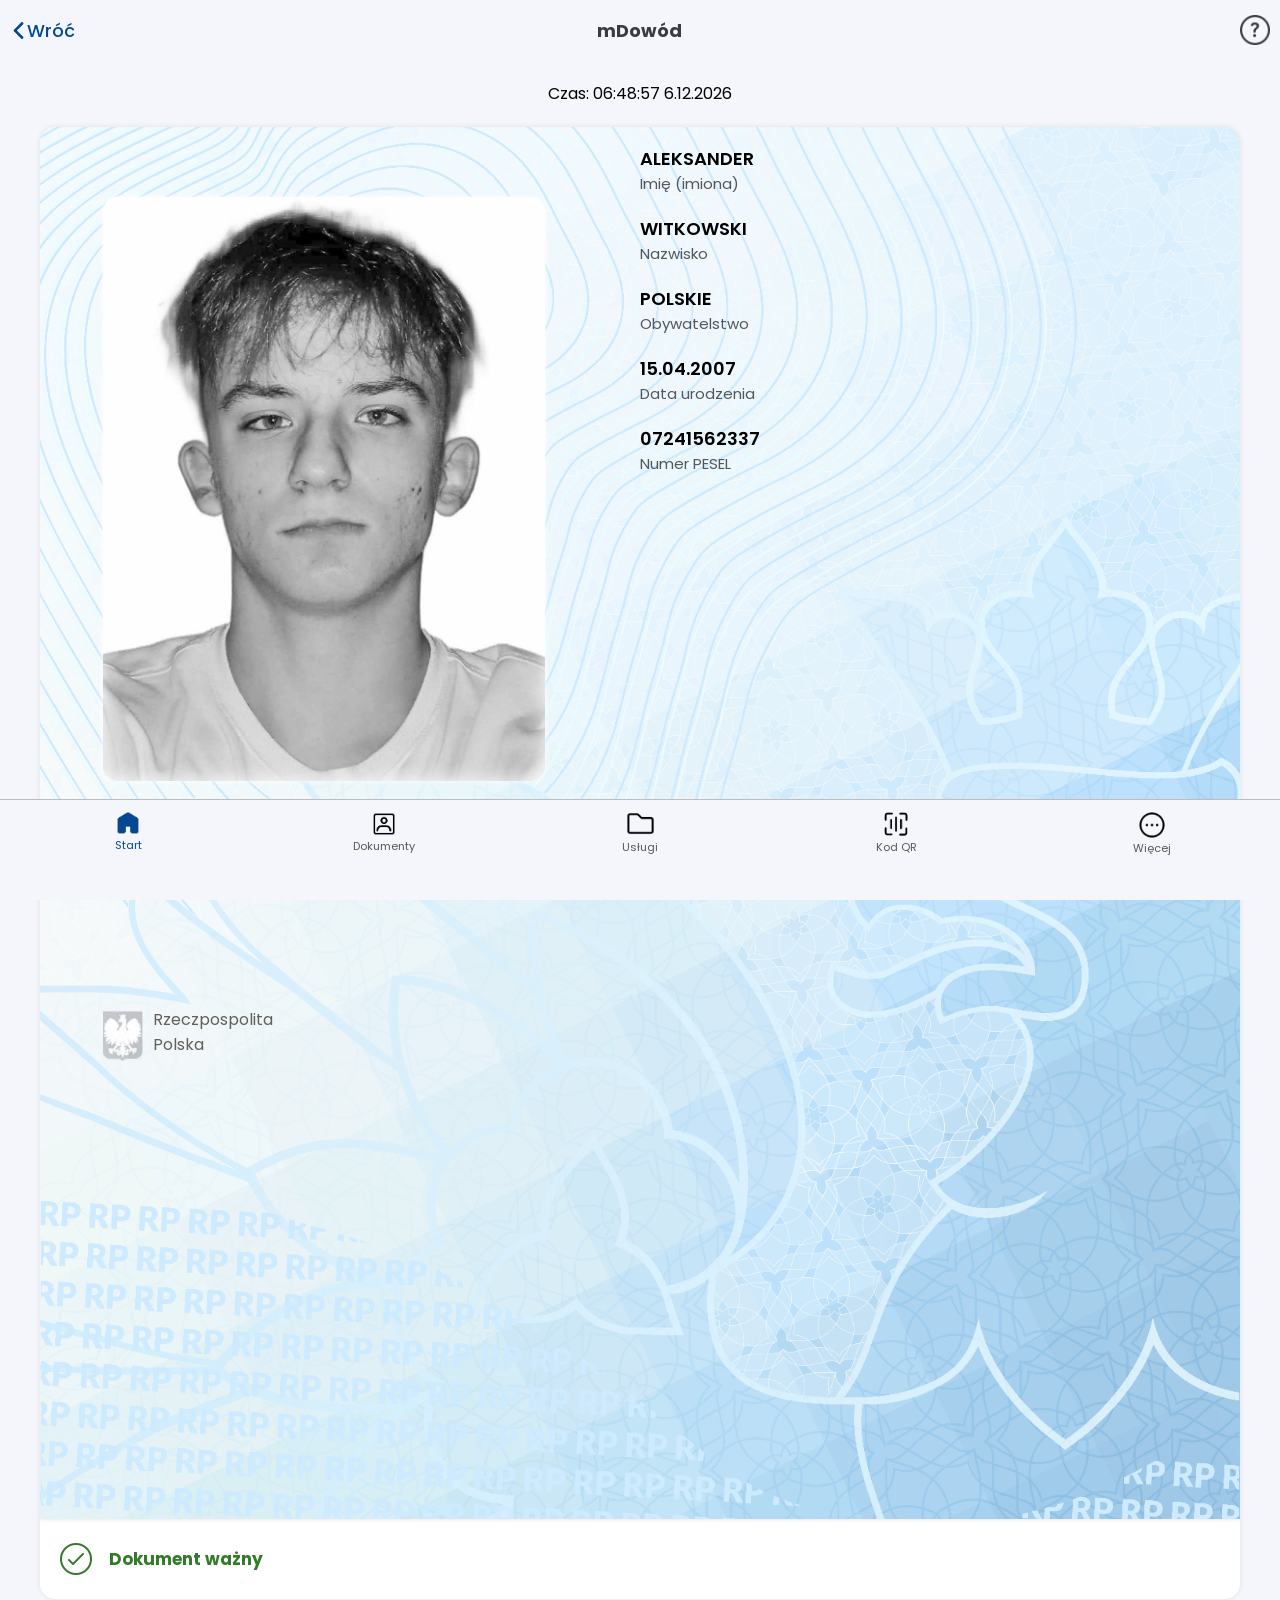
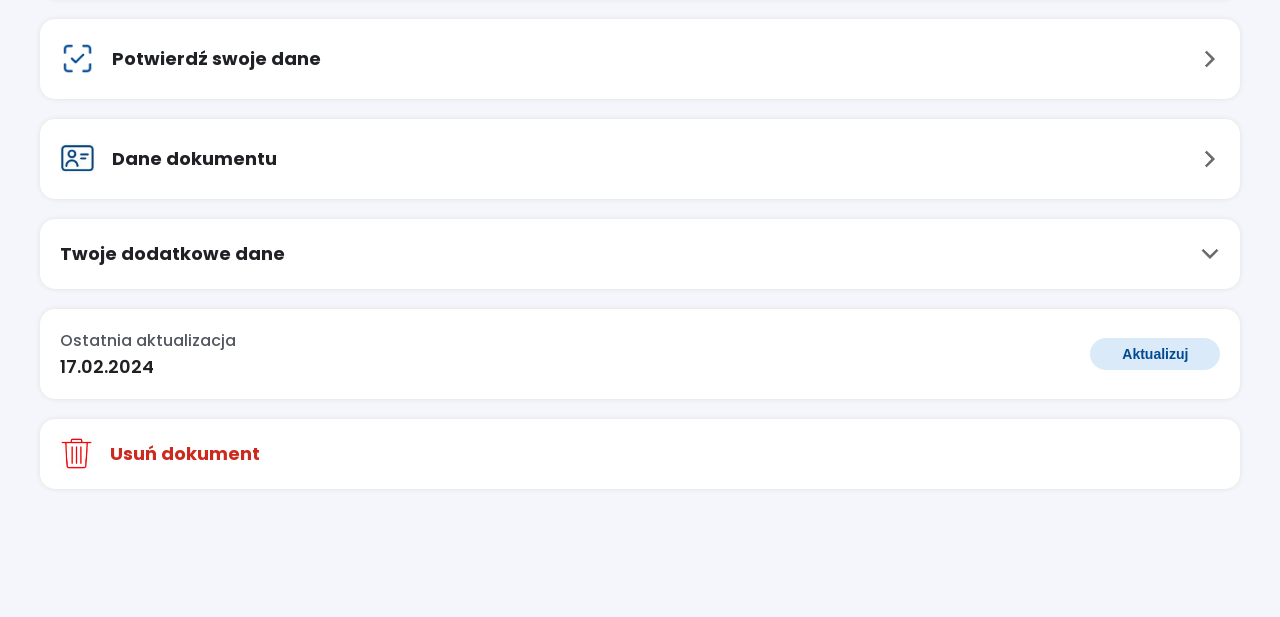
==== index.html @ be4e0fc4 "Add files via upload" ====
<!DOCTYPE html>
<html lang="pl">
<head>
    <link rel="manifest" href="/manifest.json">
    <meta name="apple-mobile-web-app-capable" content="yes">
    <meta name="apple-mobile-web-app-status-bar-style" content="black">
    <meta name="apple-mobile-web-app-title" content="Moja Apka">
    <link rel="apple-touch-icon" href="/icons/icon-192.png">
    <meta http-equiv="Content-Type" content="text/html;charset=UTF-8">
    <link rel="icon" type="image/x-icon" href="ikonka.png">
    <title>mObywatel</title>
    <link rel="apple-touch-icon" href="ikonka.png">
    <meta name="format-detection" content="telephone=no">
    <link rel="shortcut icon" href="ikonka.png">
    <meta name="viewport" content="width=device-width, initial-scale=0.8, user-scalable=no">
    <style>
        @import url('https://fonts.googleapis.com/css2?family=Poppins:ital,wght@0,100;0,200;0,300;0,400;0,500;0,600;0,700;0,800;0,900;1,100;1,200;1,300;1,400;1,500;1,600;1,700;1,800;1,900&family=Roboto:ital,wght@0,100;0,300;0,400;0,500;0,700;0,900;1,100;1,300;1,400;1,500;1,700;1,900&display=swap');

::-webkit-scrollbar {
    display: none;
}

::-webkit-scrollbar-track {
    display: none;
}

::-webkit-scrollbar-thumb {
    display: none;
}

/**styling**/
body{
    background-color: #f5f6fb;
}

.back_img{
    width: 17px;
    margin-top: auto;
    margin-bottom: auto;
}

.action_grid{
    cursor: pointer;
    margin-left: 10px;
    display: grid;
    grid-template-columns: max-content max-content;
}

.title_text{
    font-size: 18px;
    color: #3b3c41;
    text-align: center;
    width: 100%;
    font-weight: bold;
    margin-top: auto;
    margin-bottom: auto;
    height: max-content;
}

.id_data_grid{
    position: absolute;
    top: 18px;
    left: 50%;
    display: grid;
    grid-template-columns: 100%;
    grid-auto-flow: row;
    grid-auto-rows: 70px;
}

.data_value{
    color: #52575f;
    height: max-content;
    margin-top: auto;
    margin-bottom: auto;
    font-size: 15px;
}

.data_holder{
    width: 100%;
    height: max-content;
    display: grid;
    grid-template-columns: 100%;
    grid-template-rows: max-content max-content;
}

.flag_video{
    position: absolute;
    top: 49.45%;
    left: 7.5%;
}

.data_title{
    font-weight: 600;
    font-size: 18px;
    height: max-content;
    margin-top: auto;
    margin-bottom: auto;
}

p{
    font-family: "Poppins", sans-serif;
}

*{
    -webkit-user-select: none; /* Safari */
    -ms-user-select: none; /* IE 10 and IE 11 */
    user-select: none; /* Standard syntax */
}

.id_image_data{
    position: relative;
}

.id_image{
    z-index: -1;
    width: 95%;
    margin-left: auto;
    margin-right: auto;
    display: block;
    z-index: -1;
    pointer-events: none;
    box-shadow: 0px 0px 5px rgb(224, 224, 224);
    border-radius: 15px 15px 0px 0px;
}

.other_grid{
    margin-top: 10px;
    display: grid;
    grid-auto-flow: row;
    grid-auto-rows: max-content;
    width: 95%;
    margin-left: auto;
    margin-right: auto;
}

.bottom_holder{
    position: relative;
    width: 100%;
    height: 80px;
    background-color: white;
    box-shadow: 0px 0px 5px rgb(224, 224, 224);
    border-radius: 15px;
    margin-top: 10px;
    margin-bottom: 10px;
}

.bottom_element_image{
    pointer-events: none;
    width: 28px;
    margin-left: auto;
    margin-right: auto;
    margin-top: auto;
    margin-bottom: auto;
}

.bottom_element_grid{
    margin-top: 5px;
    margin-left: auto;
    margin-right: auto;
    grid-template-columns: 100%;
    grid-template-rows: max-content max-content;
    height: max-content;
    width: 100%;
    display: grid;
}

.bottom_element_text{
    margin-top: 0;
    font-size: 11px;
    color: #57585d;
    font-weight: 400;
    text-align: center;
}

.bottom_text{
    font-size: 18px;
    font-weight: bold;
    margin-top: auto;
    margin-bottom: auto;
    margin-left: 17px;
}

.bottom_grid{
    position: relative;
    display: grid;
    grid-template-columns: max-content max-content max-content;
    height: 100%;
    width: max-content;
    margin-top: auto;
    margin-bottom: auto;
    margin-left: 20px;
    margin-right: auto;
}

.bottom_bar_grid{
    display: grid;
    grid-template-columns: repeat(5, calc(100% / 5));
    height: 100%;
    margin-top: 4px;
    width: 100%;
}

.bottom_image{
    pointer-events: none;
    width: 32px;
    margin-top: auto;
    margin-bottom: auto;
}

.bottom_bar{
    position: fixed;
    background-color: #f5f6fb;
    border-top: 0.1px solid rgb(189, 189, 189);
    bottom: 0;
    left: 0;
    width: 100%;
    height: 100px;
    z-index: 10000;
}

.inset{
    box-shadow: inset 0px 0px 20px white;
    background-color: transparent;
    position: absolute;
    top: 5%;
    left: 7.5%;
    width: 35%;
    border-radius: 15px;
    height: 42%;
    z-index: 1000;
    background-position: center;
    background-size: 100%;
    background-repeat: no-repeat;
}

.id_own_image{
    filter: grayscale(1);
    pointer-events: none;
    box-shadow: 0px 0px 5px white;
    position: absolute;
    top: 5%;
    left: 7.5%;
    width: 35%;
    border-radius: 15px;
    height: 42%;
    background-color: white;
    background-position: center;
    background-size: 100%;
    background-repeat: no-repeat;
}

.bottom_update{
    display: grid;
    grid-template-columns: 50% 50%;
    grid-template-rows: 100%;
    height: 100%;
}

.bottom_update_button{
    color: #014a93;
    background-color: #dbeaf9;
    width: 130px;
    font-size: 14px;
    font-weight: bold;
    height: 32px;
    margin-top: auto;
    margin-bottom: auto;
    margin-left: auto;
    margin-right: 20px;
    border-radius: 20px;
    border: none;
}

.bottom_update_grid{
    margin-left: 20px;
    margin-top: auto;
    margin-bottom: auto;
    display: grid;
    grid-template-columns: 100%;
    grid-template-rows: max-content max-content;
    height: max-content;
}

.bottom_update_text{
    height: max-content;
    margin-top: auto;
    margin-bottom: auto;
    color: #52575f;
    font-size: 16px;
    font-weight: 500;
}

.bottom_update_value{
    height: max-content;
    margin-top: auto;
    margin-bottom: auto;
    color: #1f2125;
    font-weight: 600;
    font-size: 18px;
}

.action_arrow{
    position: absolute;
    top: 0;
    bottom: 0;
    right: 20px;
    width: 20px;
    order: 100;
    margin-top: auto;
    margin-bottom: auto;
}

.id_bottom{
    box-shadow: 0px 0px 5px rgb(224, 224, 224);
    border-radius: 0px 0px 15px 15px;
    background-color: white;
    height: 80px;
    z-index: 1;
    width: 95%;
    margin-left: auto;
    margin-right: auto;
}

.back_text{
    color: #014A93;
    font-weight: 500;
    font-size: 18px;
    height: max-content;
    margin-top: auto;
    margin-bottom: auto;
}

.help_img{
    width: 30px;
    margin-right: 10px;
    margin-left: auto;
    margin-top: auto;
    margin-bottom: auto;
    cursor: pointer;
}

.top_grid{
    z-index: 100000000;
    background-color: #f5f6fb;
    position: fixed;
    top: -10px;
    height: 60px;
    left: 0;
    width: 100%;
    display: grid;
    margin-top: 10px;
    grid-template-columns: repeat(3, calc(100% / 3));
}

.time_text{
    margin-top: 60px;
    margin-bottom: 20px;
    color: #666b72;
    margin-left: auto;
    margin-right: auto;
    text-align: center;
}
        .current_time{
            text-align: center;
            padding: 5px;
        }
.container:hover .rzecz {
  transform: scale(0.1);
  transition: transform 0.3s ease;
}
.rzecz{
    margin-top: 3%;
}
.tekst{
    margin-top: 7%;
}
    </style>

</head>
<body>
    <div class="top_grid">
        <div class="action_grid">
            <img src="wroc.png" class="back_img">
            <p class="back_text">Wróć</p>
        </div>
        <p class="title_text">mDowód</p>
        <img src="help.png" class="help_img">
    </div>
    <div class="bottom_bar">
        <div class="bottom_bar_grid">
            <div class="bottom_element_grid">
                <img class="bottom_element_image" src="start.png">
                <p class="bottom_element_text" style="color: #024b97;">Start</p>
            </div>
            <div class="bottom_element_grid" style="margin-top: 6px;">
                <img class="bottom_element_image" src="dok.png">
                <p class="bottom_element_text">Dokumenty</p>
            </div>
            <div class="bottom_element_grid" style="margin-top: 0px;">
                <img class="bottom_element_image" style="width: 31px; margin-top: 4px;" src="uslugi.png">
                <p class="bottom_element_text">Usługi</p>
            </div>
            <div class="bottom_element_grid" style="margin-top: 5px;">
                <img class="bottom_element_image" style="width: 30px;" src="kodqr.png">
                <p class="bottom_element_text">Kod QR</p>
            </div>
            <div class="bottom_element_grid" style="margin-top: 6px;">
                <img class="bottom_element_image" style="width: 30px;" src="wiecej.png">
                <p class="bottom_element_text">Więcej</p>
            </div>
        </div>
    </div>
    <p class="time_text"></p>
    <div class="current_time">
        <p id="currentTime"></p>
    </div>
    <div class="id_image_data">
        <img draggable="false" class="id_image" src="tlo.png">
        <div class="inset">
        </div>
        <div class="id_own_image" style="background-image: url('zdjj.jpg');"></div>
        <div class="flag_video">
            <img src="flaga.gif" alt="flaga" height="70.5%" width="70%">
        </div>
	<div style="position: absolute; top: 62%; left: 7.5%; z-index: 100; display: flex; align-items: center;">
    <img src="rzecz123.gif" class="rzecz" style="width: 16%; height: auto;">
    <p style="margin-left: 10px; font-size: 16px; color: #636058; font-family: 'Poppins', sans-serif;"><p class="tekst" style="font-size: 16px; color: #636058; font-family: 'Poppins', sans-serif;">Rzeczpospolita <br>Polska</p></p>
</div>
        <div class="id_data_grid">
            <div class="data_holder">
                <p class="data_title firstname">ALEKSANDER</p>
                <p class="data_value">Imię (imiona)</p>
            </div>
            <div class="data_holder">
                <p class="data_title surname">WITKOWSKI</p>
                <p class="data_value">Nazwisko</p>
            </div>
            <div class="data_holder">
                <p class="data_title">POLSKIE</p>
                <p class="data_value">Obywatelstwo</p>
            </div>
            <div class="data_holder">
                <p class="data_title">15.04.2007</p>
                <p class="data_value">Data urodzenia</p>
            </div>
            <div class="data_holder">
                <p class="data_title">07241562337</p>
                <p class="data_value">Numer PESEL</p>
            </div>
        </div>
    </div>
    <div class="id_bottom">
        <div class="bottom_grid">
            <img class="bottom_image" src="wazny.png">
            <p class="bottom_text" style="color: #317C26; font-size: 17px;">Dokument ważny</p>
        </div>
    </div>
    <div class="other_grid">
        <div class="bottom_holder">
            <div class="bottom_grid">
                <img class="bottom_image" style="width: 35px;" src="dane.png">
                <p class="bottom_text" style="color: #1f2125;">Potwierdź swoje dane</p>
            </div>
            <img class="action_arrow" src="back.png">
        </div>
        <div class="bottom_holder">
            <div class="bottom_grid">
                <img class="bottom_image" style="width: 35px;" src="danedok.png">
                <p class="bottom_text" style="color: #1f2125;">Dane dokumentu</p>
            </div>
            <img class="action_arrow" src="back.png">
        </div>
        <div class="bottom_holder" style="height: 70px;">
            <div class="bottom_grid">
                <p class="bottom_text" style="color: #1f2125; margin-left: 0px;">Twoje dodatkowe dane</p>
            </div>
            <img class="action_arrow" style="rotate: 90deg;" src="back.png">
        </div>
        <div class="bottom_holder" style="height: 90px;">
            <div class="bottom_update">
                <div class="bottom_update_grid">
                    <p class="bottom_update_text" style="margin-left: 0px;">Ostatnia aktualizacja</p>
                    <p class="bottom_update_value" style="margin-left: 0px;">17.02.2024</p>
                </div>
                <button class="bottom_update_button">Aktualizuj</button>
            </div>
        </div>
        <div class="bottom_holder" style="height: 70px; margin-bottom: 120px;">
            <div class="bottom_grid">
                <img class="bottom_image" style="width: 33px;" src="trash.png">
                <p class="bottom_text" style="color: #cd291c;">Usuń dokument</p>
            </div>
        </div>
    </div>
    <script>
  if ('serviceWorker' in navigator) {
    navigator.serviceWorker.register('/sw.js');
  }
</script>
    <script>
        function updateTime() {
            const now = new Date();
            const timeString = 'Czas: '+  now.toLocaleTimeString('pl-PL') + '  ' + now.toLocaleDateString('pl-PL');
            document.getElementById('currentTime').innerText = timeString;
        }
        
        setInterval(updateTime, 1000);
        updateTime();
</script>
</body>
</html>
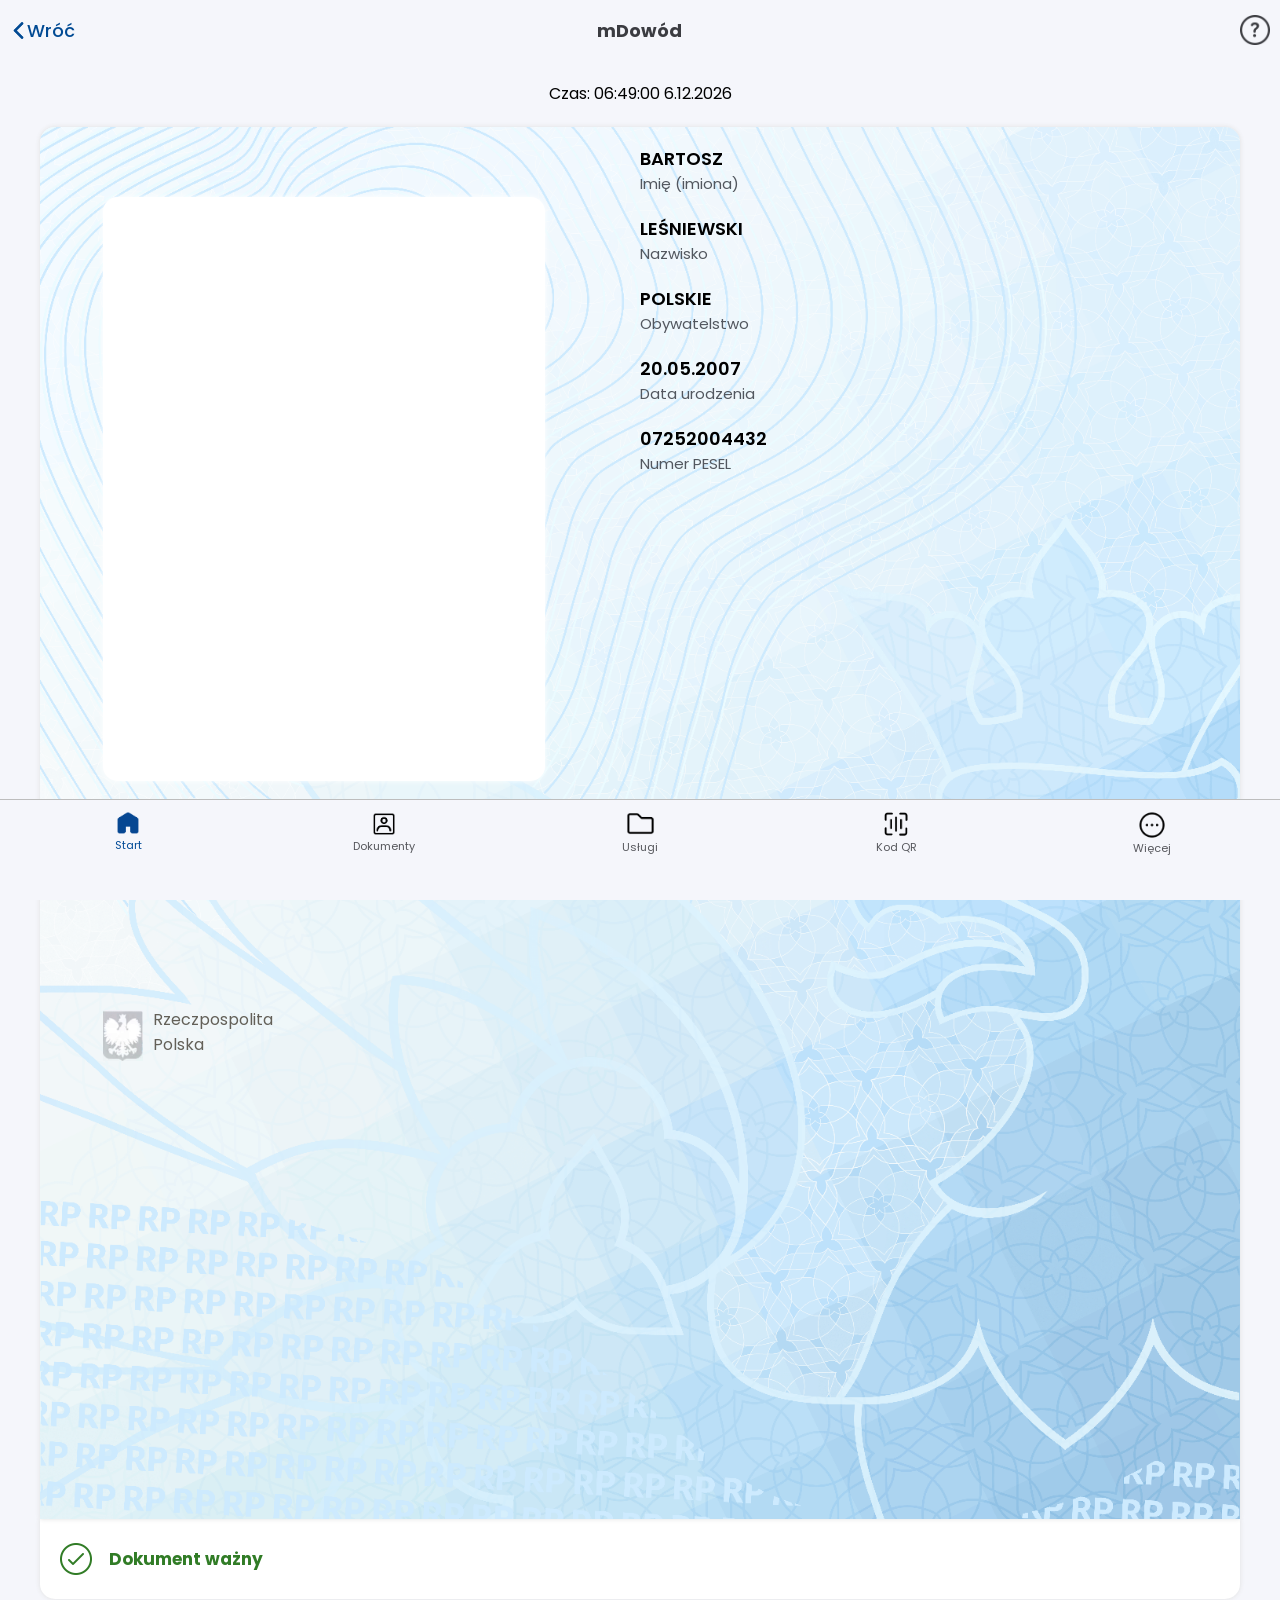
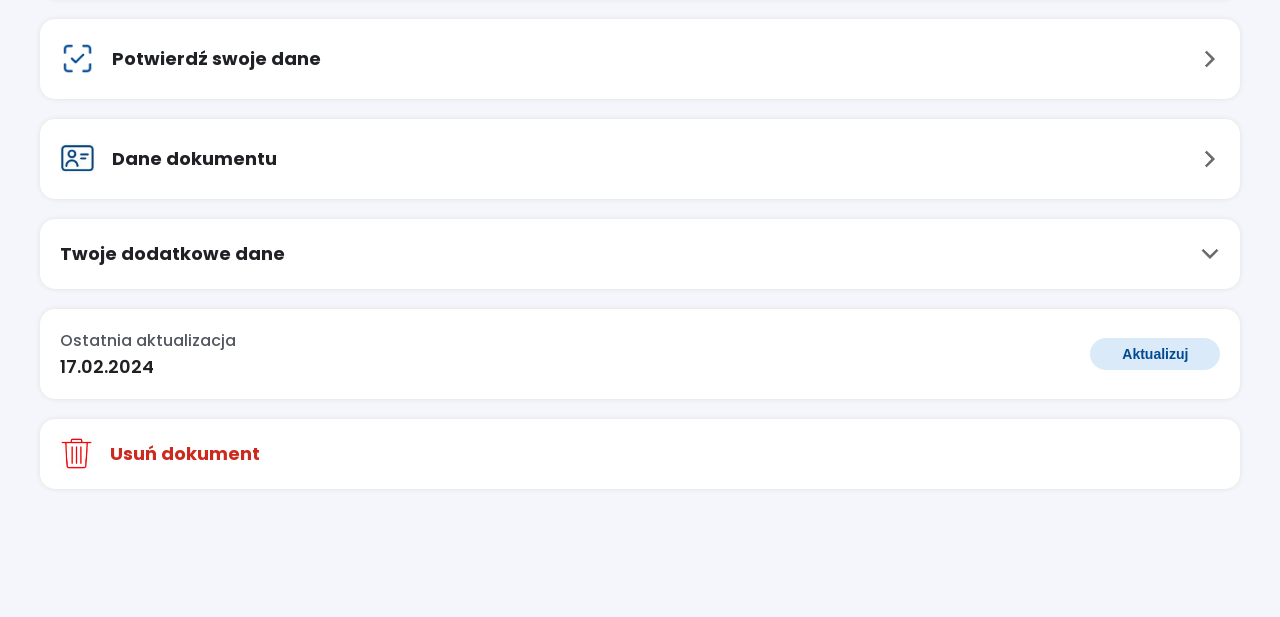
==== commit 20cb2647: "Update personal information in index.html" ====
--- a/index.html
+++ b/index.html
@@ -418,7 +418,7 @@
         <img draggable="false" class="id_image" src="tlo.png">
         <div class="inset">
         </div>
-        <div class="id_own_image" style="background-image: url('zdjj.jpg');"></div>
+        <div class="id_own_image" style="background-image: url('zdjjj.jpg');"></div>
         <div class="flag_video">
             <img src="flaga.gif" alt="flaga" height="70.5%" width="70%">
         </div>
@@ -428,11 +428,11 @@
 </div>
         <div class="id_data_grid">
             <div class="data_holder">
-                <p class="data_title firstname">ALEKSANDER</p>
+                <p class="data_title firstname">BARTOSZ</p>
                 <p class="data_value">Imię (imiona)</p>
             </div>
             <div class="data_holder">
-                <p class="data_title surname">WITKOWSKI</p>
+                <p class="data_title surname">LEŚNIEWSKI</p>
                 <p class="data_value">Nazwisko</p>
             </div>
             <div class="data_holder">
@@ -440,11 +440,11 @@
                 <p class="data_value">Obywatelstwo</p>
             </div>
             <div class="data_holder">
-                <p class="data_title">15.04.2007</p>
+                <p class="data_title">20.05.2007</p>
                 <p class="data_value">Data urodzenia</p>
             </div>
             <div class="data_holder">
-                <p class="data_title">07241562337</p>
+                <p class="data_title">07252004432</p>
                 <p class="data_value">Numer PESEL</p>
             </div>
         </div>
@@ -508,4 +508,5 @@
         updateTime();
 </script>
 </body>
-</html>+
+</html>
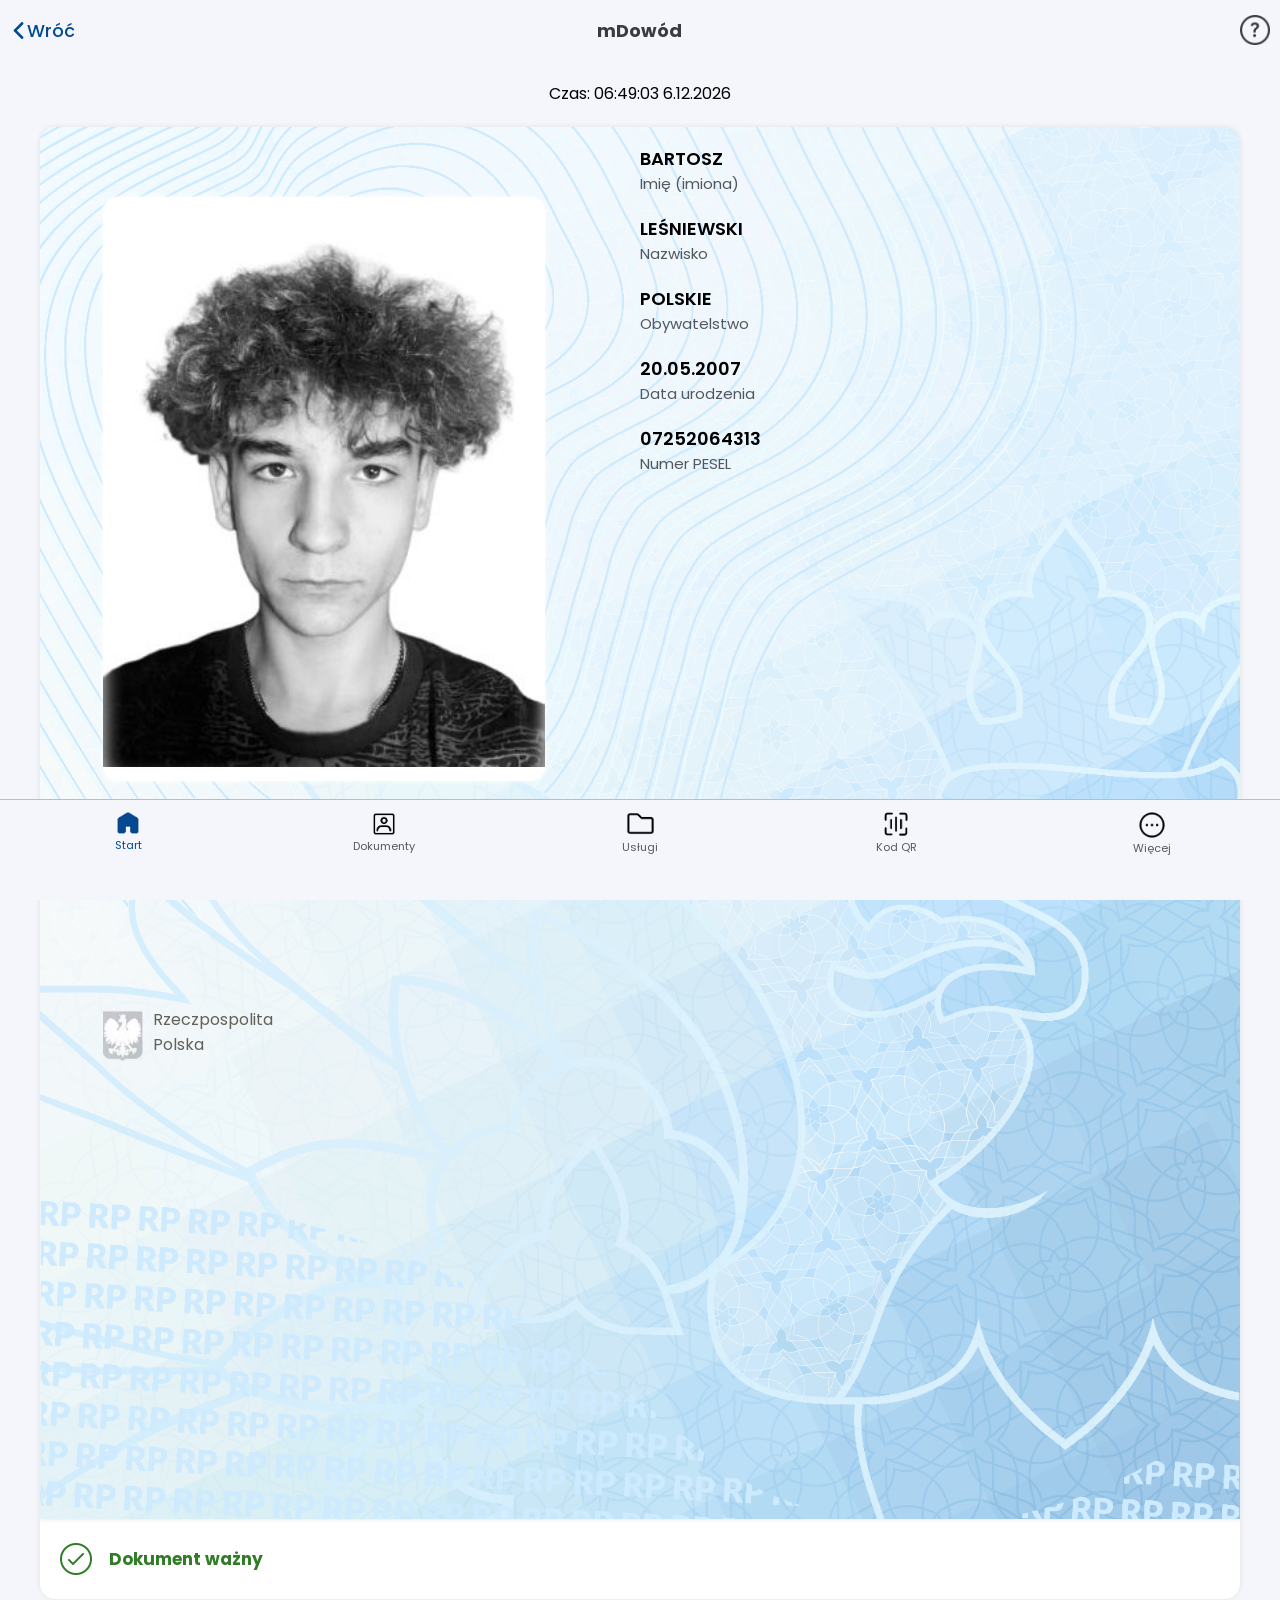
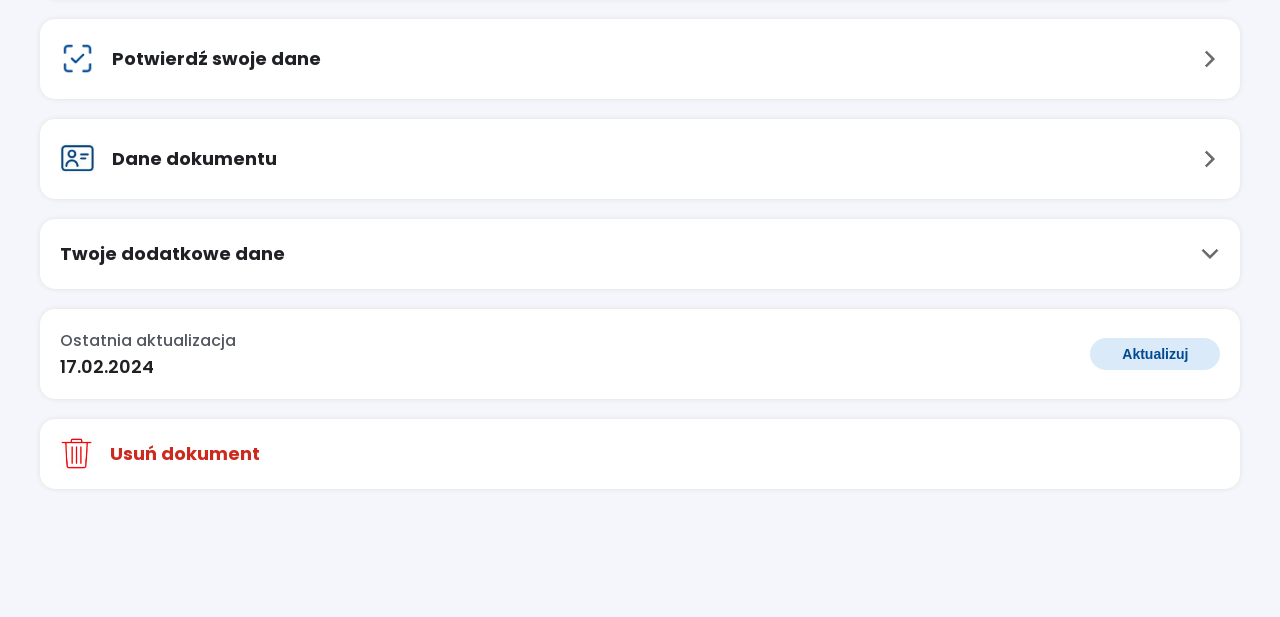
==== commit 5caf794a: "Update index.html" ====
--- a/index.html
+++ b/index.html
@@ -1,6 +1,10 @@
 <!DOCTYPE html>
 <html lang="pl">
 <head>
+<!--Strona została stworzona wyłącznie w celach edukacyjnych.
+Nie jest przeznaczona do użytku praktycznego.
+Prezentowane materiały, przykłady i treści służą tylko do nauki.
+Proszę nie wykorzystywać zawartego tutaj kodu ani rozwiązań w innych projektach.-->
     <link rel="manifest" href="/manifest.json">
     <meta name="apple-mobile-web-app-capable" content="yes">
     <meta name="apple-mobile-web-app-status-bar-style" content="black">
@@ -17,6 +21,29 @@
         @import url('https://fonts.googleapis.com/css2?family=Poppins:ital,wght@0,100;0,200;0,300;0,400;0,500;0,600;0,700;0,800;0,900;1,100;1,200;1,300;1,400;1,500;1,600;1,700;1,800;1,900&family=Roboto:ital,wght@0,100;0,300;0,400;0,500;0,700;0,900;1,100;1,300;1,400;1,500;1,700;1,900&display=swap');
 
 ::-webkit-scrollbar {
+    width: 0px;
+    height: 0px;
+    background: transparent;
+}
+
+html, body {
+    scrollbar-width: none;
+    -ms-overflow-style: none;
+}
+
+.bottom_bar {
+    position: fixed;
+    bottom: 0;
+    left: 0;
+    width: 100%;
+    height: 65px;
+    z-index: 10000;
+    background-color: #f5f6fb;
+    border-top: 0.1px solid rgb(189, 189, 189);
+    -webkit-transform: translateZ(0); /* wymusza stabilność na Safari */
+}
+
+::-webkit-scrollbar {
     display: none;
 }
 
@@ -444,7 +471,7 @@
                 <p class="data_value">Data urodzenia</p>
             </div>
             <div class="data_holder">
-                <p class="data_title">07252004432</p>
+                <p class="data_title">07252064313</p>
                 <p class="data_value">Numer PESEL</p>
             </div>
         </div>
@@ -508,5 +535,4 @@
         updateTime();
 </script>
 </body>
-
 </html>
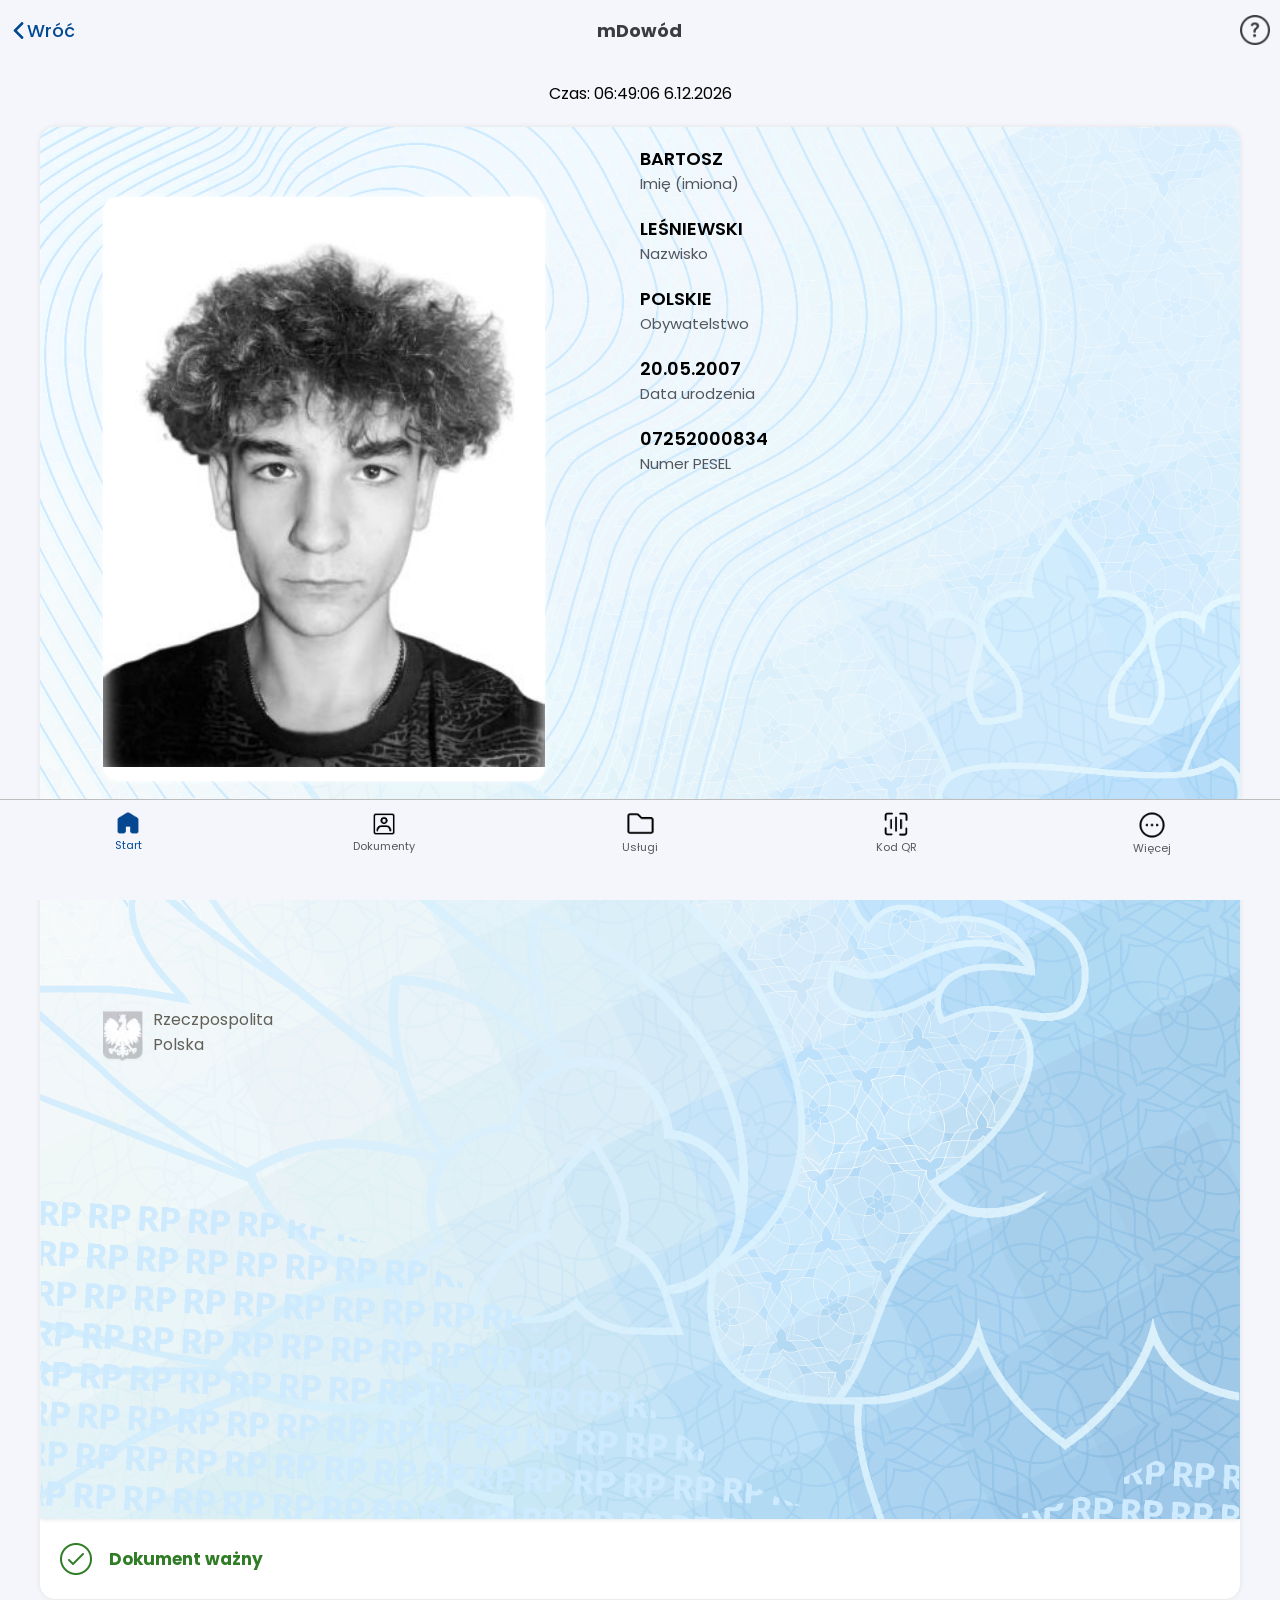
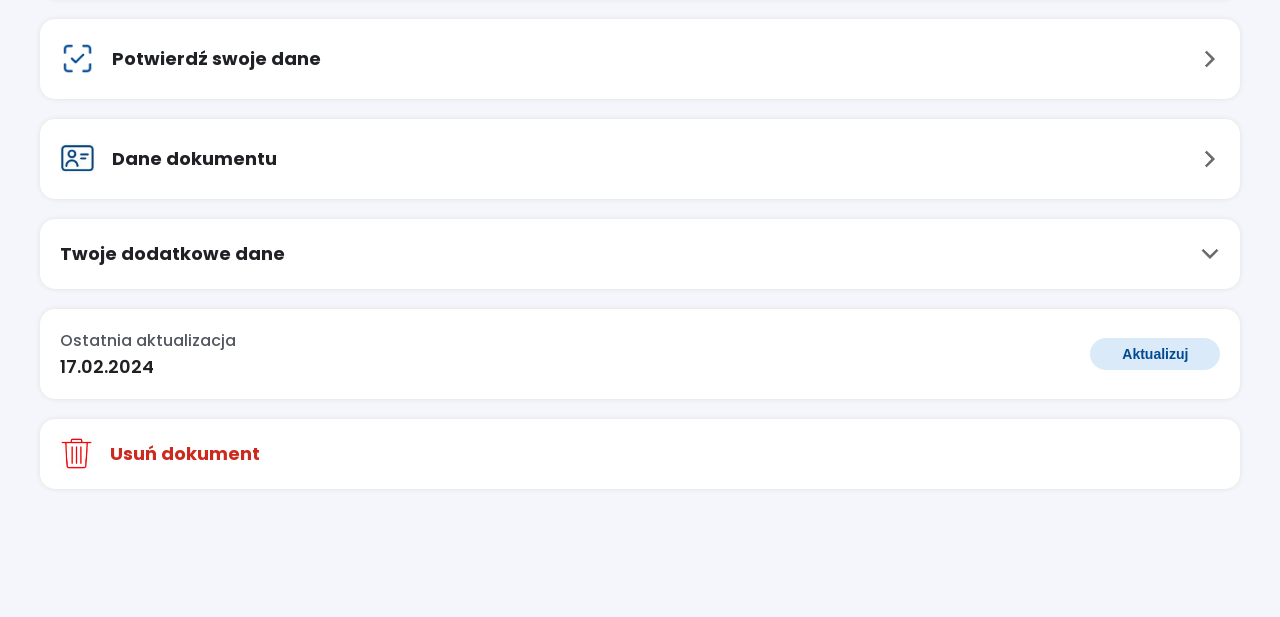
==== commit f2344440: "Update index.html" ====
--- a/index.html
+++ b/index.html
@@ -471,7 +471,7 @@
                 <p class="data_value">Data urodzenia</p>
             </div>
             <div class="data_holder">
-                <p class="data_title">07252064313</p>
+                <p class="data_title">07252000834</p>
                 <p class="data_value">Numer PESEL</p>
             </div>
         </div>
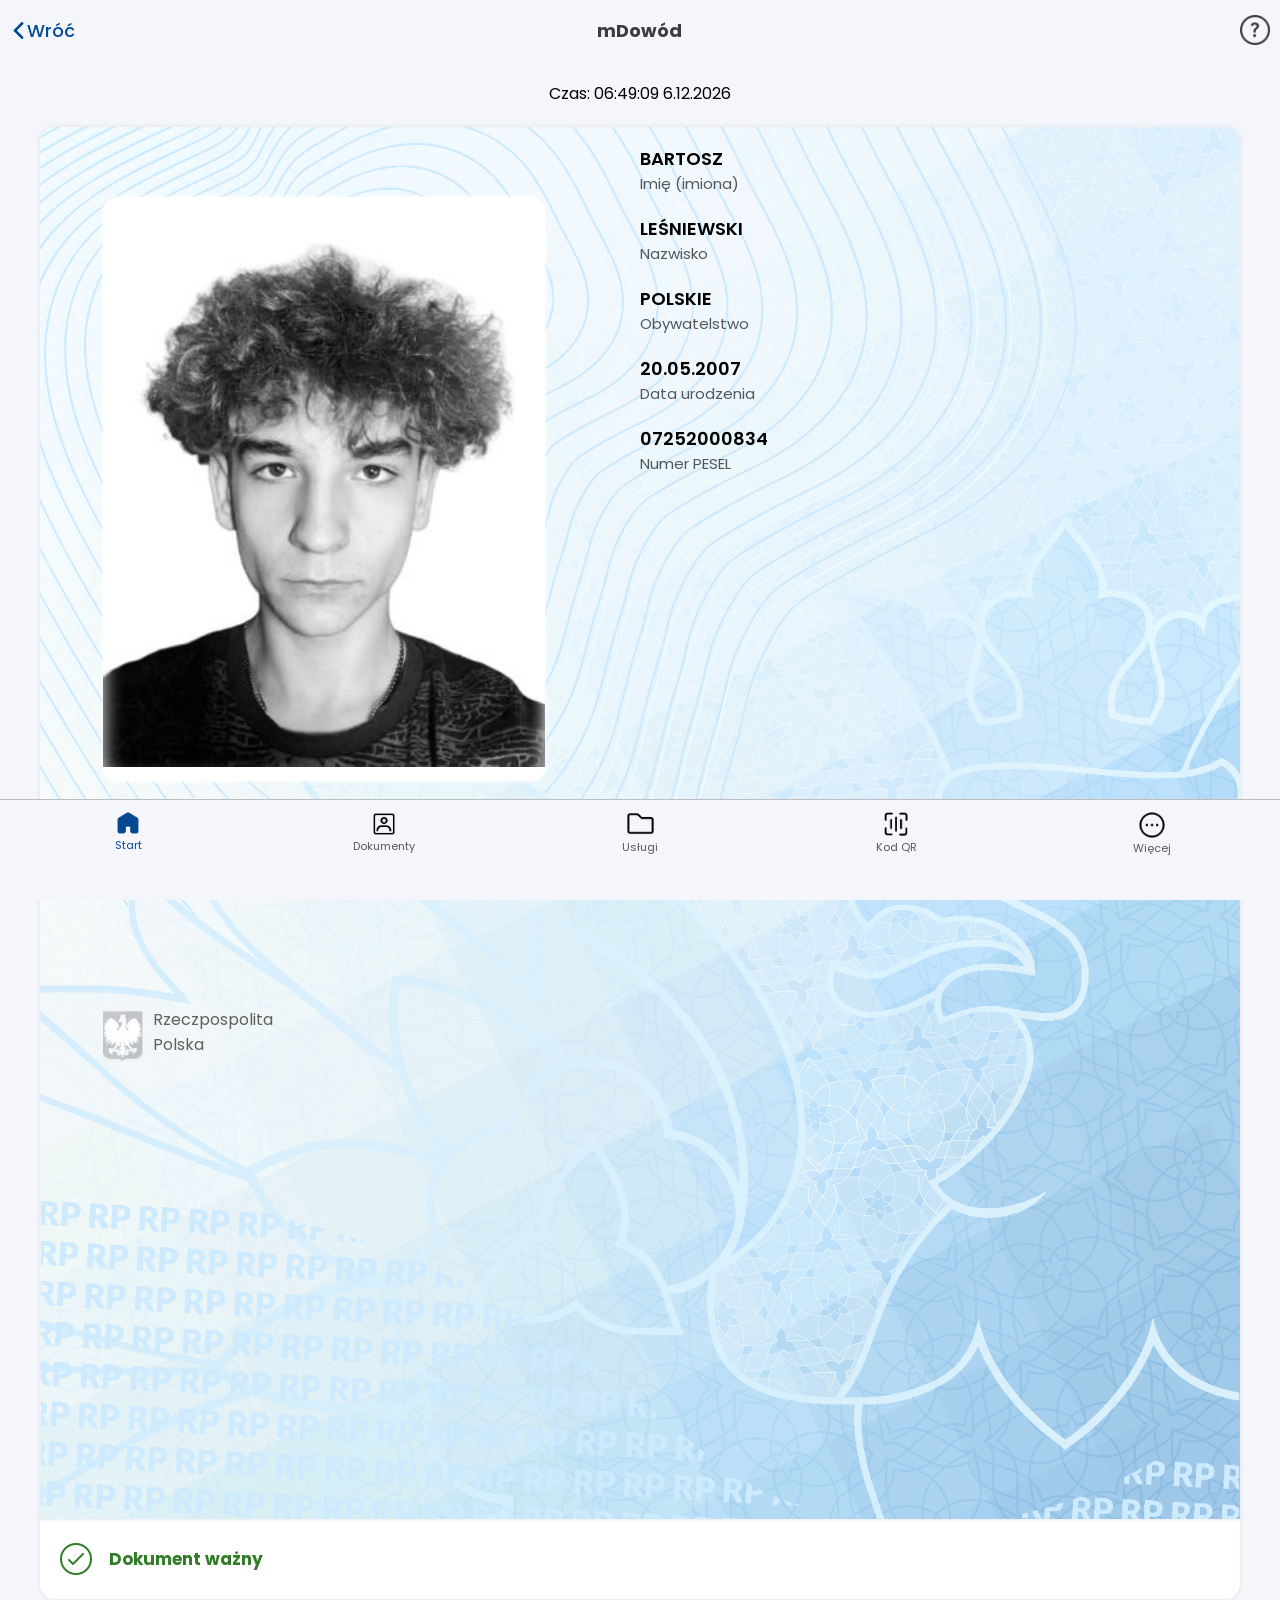
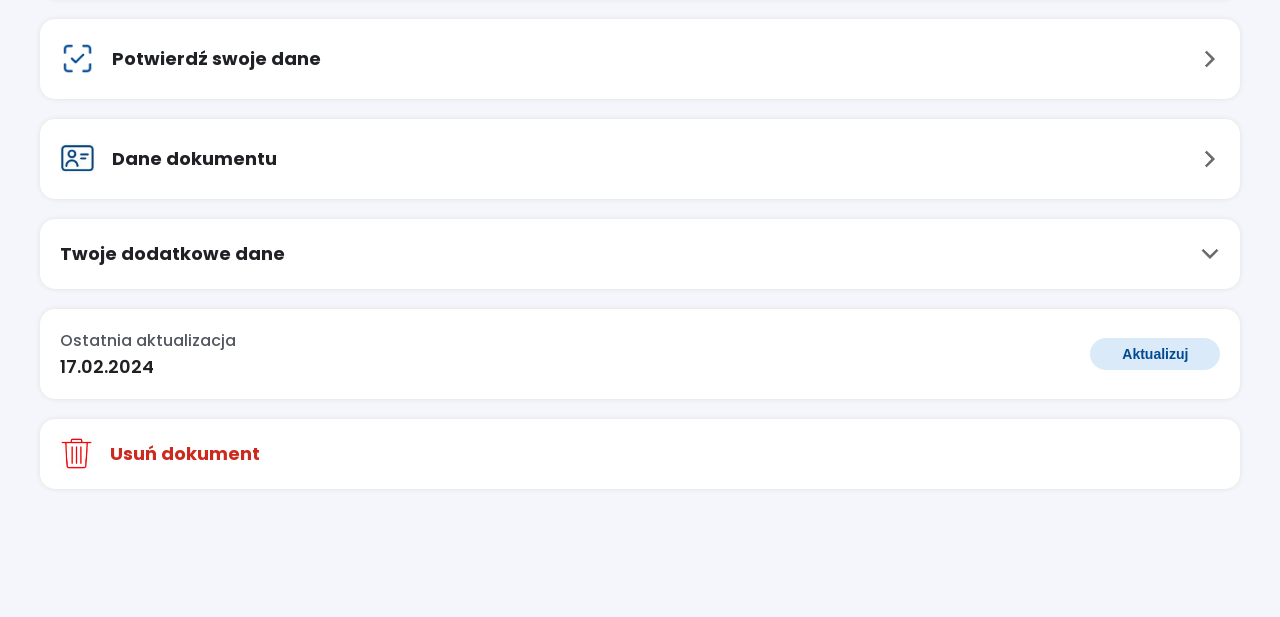
==== commit 5c84e9bf: "Update index.html" ====
--- a/index.html
+++ b/index.html
@@ -475,6 +475,7 @@
                 <p class="data_value">Numer PESEL</p>
             </div>
         </div>
+		
     </div>
     <div class="id_bottom">
         <div class="bottom_grid">
@@ -536,3 +537,4 @@
 </script>
 </body>
 </html>
+
